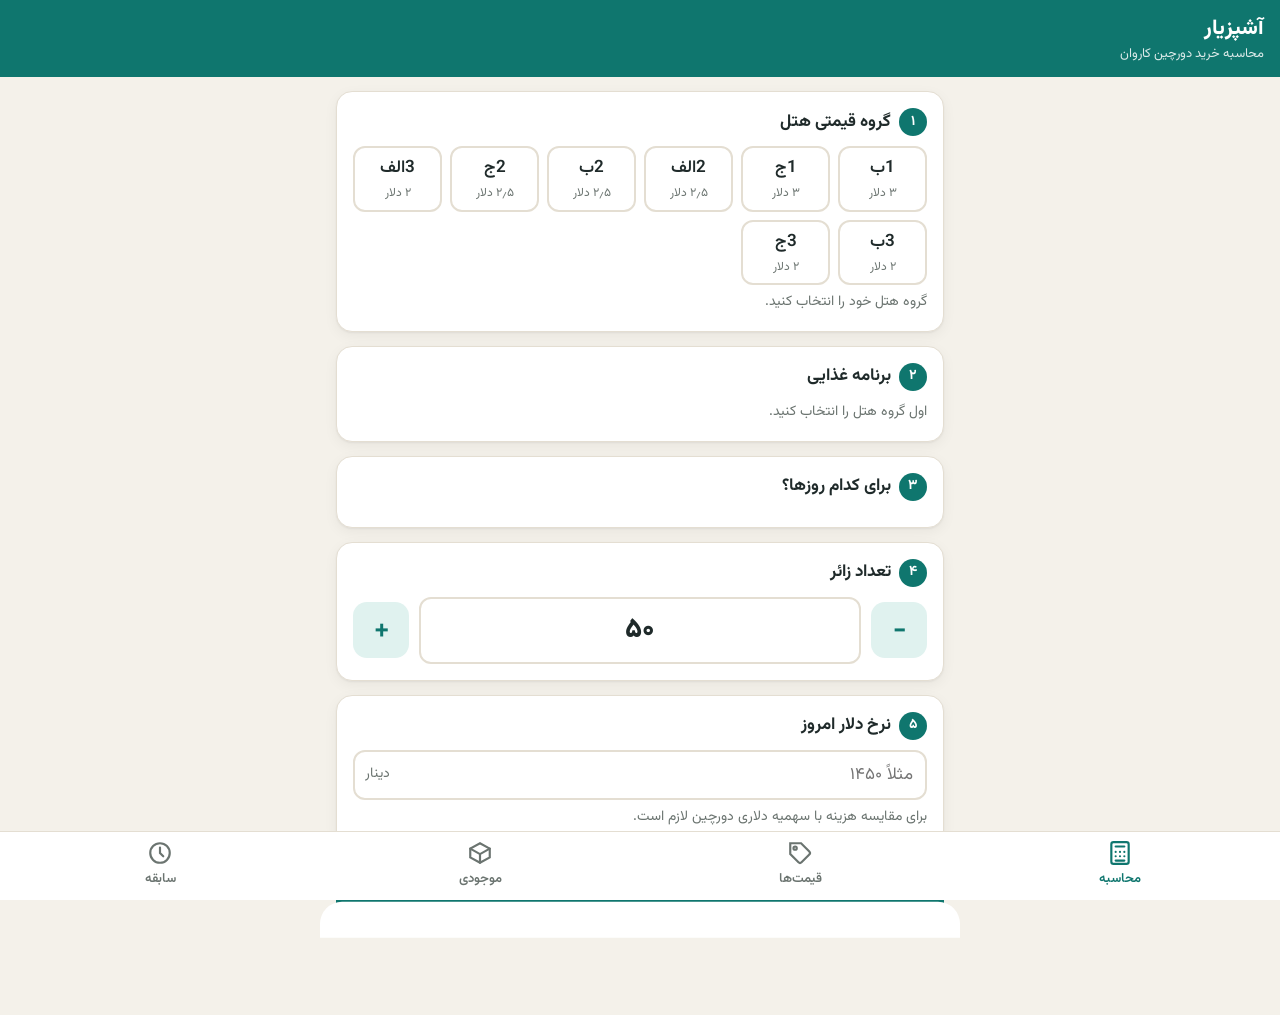
==== index.html @ fd128b61 "نسخه اول آشپزیار" ====
<!doctype html>
<html lang="fa" dir="rtl">
<head>
  <meta charset="utf-8">
  <meta name="viewport" content="width=device-width, initial-scale=1, viewport-fit=cover">
  <title>آشپزیار</title>
  <meta name="description" content="محاسبه خرید دورچین کاروان‌های عتبات عالیات">
  <meta name="theme-color" content="#0f766e">
  <link rel="manifest" href="manifest.webmanifest">
  <link rel="icon" href="icons/icon-192.png">
  <link rel="apple-touch-icon" href="icons/icon-192.png">
  <meta name="apple-mobile-web-app-capable" content="yes">
  <meta name="apple-mobile-web-app-title" content="آشپزیار">
  <link rel="preconnect" href="https://fonts.googleapis.com">
  <link rel="preconnect" href="https://fonts.gstatic.com" crossorigin>
  <link href="https://fonts.googleapis.com/css2?family=Vazirmatn:wght@400;600;700;800&display=swap" rel="stylesheet">
  <link rel="stylesheet" href="css/style.css">
</head>
<body>
  <header class="topbar" id="topbar">
    <button class="back" id="backBtn" aria-label="بازگشت">→</button>
    <div>
      <h1 id="title">آشپزیار</h1>
      <div class="sub" id="subtitle">محاسبه خرید دورچین کاروان</div>
    </div>
  </header>

  <main>
    <div class="install" id="installBar">
      <span id="installText">برنامه را روی گوشی نصب کنید تا بدون اینترنت هم کار کند.</span>
      <button class="btn small" id="installBtn">نصب</button>
    </div>

    <!-- CALC -->
    <section class="screen on" id="scr-calc">
      <div class="card">
        <h2><span class="step">۱</span> گروه قیمتی هتل</h2>
        <div class="chips" id="groupChips"></div>
        <p class="hint" id="groupHint"></p>
      </div>

      <div class="card">
        <h2><span class="step">۲</span> برنامه غذایی</h2>
        <div id="planList"></div>
        <button class="link" id="viewMenuBtn">👁 دیدن منوی کامل این برنامه</button>
      </div>

      <div class="card">
        <h2><span class="step">۳</span> برای کدام روزها؟</h2>
        <div class="chips" id="dayChips"></div>
        <button class="link" id="allDaysBtn">انتخاب همه روزها</button>
      </div>

      <div class="card">
        <h2><span class="step">۴</span> تعداد زائر</h2>
        <div class="stepper">
          <button id="pMinus" aria-label="کم کردن">−</button>
          <input id="pilgrims" inputmode="numeric" value="۵۰">
          <button id="pPlus" aria-label="اضافه کردن">+</button>
        </div>
      </div>

      <div class="card">
        <h2><span class="step">۵</span> نرخ دلار امروز</h2>
        <label class="suffix"><input id="rate" inputmode="decimal" placeholder="مثلاً ۱۴۵۰"><em>دینار</em></label>
        <p class="hint">برای مقایسه هزینه با سهمیه دلاری دورچین لازم است.</p>
      </div>

      <button class="btn" id="calcBtn">🧮 محاسبه کن</button>
    </section>

    <!-- RESULT -->
    <section class="screen" id="scr-result"></section>

    <!-- MENU VIEW -->
    <section class="screen" id="scr-menu"></section>

    <!-- PRICES -->
    <section class="screen" id="scr-prices">
      <div class="banner info">قیمت را همان‌طور که <b>عمده</b> می‌خرید وارد کنید؛ مثلاً «یک باکس ۳۰ عددی نوشابه». قیمت هر عدد را برنامه خودش حساب می‌کند.</div>
      <div class="toggle" id="priceScope">
        <button data-s="plan" class="on">اقلام برنامه من</button>
        <button data-s="all">همه اقلام</button>
      </div>
      <input class="search" id="priceSearch" placeholder="🔍 جستجوی قلم…">
      <div id="priceList"></div>
    </section>

    <!-- STOCK -->
    <section class="screen" id="scr-stock">
      <div class="banner info">اگر از خرید قبلی چیزی مانده، مقدارش را اینجا بنویسید تا از خرید بعدی کم شود.</div>
      <input class="search" id="stockSearch" placeholder="🔍 جستجوی قلم…">
      <div id="stockList"></div>
      <button class="btn danger" id="clearStock" style="margin-top:12px">صفر کردن همه موجودی‌ها</button>
    </section>

    <!-- HISTORY -->
    <section class="screen" id="scr-history">
      <div id="historyList"></div>
      <div class="card no-print" style="margin-top:16px">
        <h2>پشتیبان‌گیری</h2>
        <p class="hint" style="margin-bottom:10px">همه اطلاعات (قیمت‌ها، موجودی و سابقه) فقط روی همین گوشی است. برای انتقال به گوشی دیگر یا جلوگیری از پاک شدن، فایل پشتیبان بگیرید.</p>
        <div class="btn-row">
          <button class="btn ghost" id="backupBtn">📤 گرفتن فایل پشتیبان</button>
          <button class="btn ghost" id="restoreBtn">📥 بازگردانی</button>
        </div>
        <input type="file" id="restoreFile" accept="application/json,.json" hidden>
      </div>
    </section>
  </main>

  <nav class="tabs" id="tabs">
    <button data-tab="calc" class="on">
      <svg viewBox="0 0 24 24" fill="none" stroke="currentColor" stroke-width="2" stroke-linecap="round"><rect x="4" y="2" width="16" height="20" rx="2"/><path d="M8 6h8M8 11h.01M12 11h.01M16 11h.01M8 15h.01M12 15h.01M16 15h.01M8 19h8"/></svg>
      محاسبه
    </button>
    <button data-tab="prices">
      <svg viewBox="0 0 24 24" fill="none" stroke="currentColor" stroke-width="2" stroke-linecap="round"><path d="M20.6 13.4 13.4 20.6a2 2 0 0 1-2.8 0L3 13V3h10l7.6 7.6a2 2 0 0 1 0 2.8z"/><circle cx="7.5" cy="7.5" r="1.5"/></svg>
      قیمت‌ها
    </button>
    <button data-tab="stock">
      <svg viewBox="0 0 24 24" fill="none" stroke="currentColor" stroke-width="2" stroke-linecap="round"><path d="M21 8 12 3 3 8v8l9 5 9-5z"/><path d="M3 8l9 5 9-5M12 13v8"/></svg>
      موجودی
    </button>
    <button data-tab="history">
      <svg viewBox="0 0 24 24" fill="none" stroke="currentColor" stroke-width="2" stroke-linecap="round"><circle cx="12" cy="12" r="9"/><path d="M12 7v5l3 3"/></svg>
      سابقه
    </button>
  </nav>

  <div class="sheet-bg" id="sheetBg"></div>
  <div class="sheet" id="sheet"></div>
  <div class="toast" id="toast"></div>

  <script src="data/menus.js"></script>
  <script src="js/core.js"></script>
  <script src="js/app.js"></script>
</body>
</html>
---- css/style.css ----
:root {
  --bg: #f4f1ea;
  --card: #ffffff;
  --ink: #1f2a2a;
  --muted: #6b7470;
  --line: #e4ded2;
  --brand: #0f766e;
  --brand-ink: #ffffff;
  --brand-soft: #e0f2ef;
  --accent: #b45309;
  --accent-soft: #fdf1e1;
  --ok: #15803d;
  --ok-soft: #e6f6ea;
  --bad: #b91c1c;
  --bad-soft: #fde8e8;
  --shadow: 0 1px 2px rgba(0,0,0,.05), 0 4px 14px rgba(0,0,0,.05);
  --radius: 16px;
  color-scheme: light;
}
@media (prefers-color-scheme: dark) {
  :root {
    --bg: #141a19; --card: #1d2524; --ink: #e8efec; --muted: #9aa7a2; --line: #2d3836;
    --brand: #2dd4bf; --brand-ink: #062a26; --brand-soft: #16312e;
    --accent: #f59e0b; --accent-soft: #33280f;
    --ok: #4ade80; --ok-soft: #14301d; --bad: #f87171; --bad-soft: #3a1717;
    --shadow: none;
    color-scheme: dark;
  }
}

* { box-sizing: border-box; -webkit-tap-highlight-color: transparent; }
html, body { margin: 0; }
body {
  background: var(--bg);
  color: var(--ink);
  font-family: 'Vazirmatn', Tahoma, sans-serif;
  font-size: 17px;
  line-height: 1.7;
  direction: rtl;
  padding-bottom: calc(84px + env(safe-area-inset-bottom));
}
button, input, select, textarea { font: inherit; color: inherit; }
h1, h2, h3 { margin: 0; line-height: 1.4; }

.topbar {
  position: sticky; top: 0; z-index: 10;
  background: var(--brand); color: var(--brand-ink);
  padding: 14px 16px calc(12px);
  padding-top: calc(14px + env(safe-area-inset-top));
  display: flex; align-items: center; gap: 10px;
}
.topbar h1 { font-size: 21px; font-weight: 800; }
.topbar .sub { font-size: 13px; opacity: .85; }
.topbar .back {
  background: rgba(255,255,255,.18); border: 0; color: inherit; border-radius: 12px;
  width: 44px; height: 44px; font-size: 22px; cursor: pointer; display: none;
}
.topbar.has-back .back { display: inline-grid; place-items: center; }

main { max-width: 640px; margin: 0 auto; padding: 14px 16px; }
.screen { display: none; }
.screen.on { display: block; }

.card {
  background: var(--card); border-radius: var(--radius); box-shadow: var(--shadow);
  border: 1px solid var(--line); padding: 16px; margin-bottom: 14px;
}
.card h2 { font-size: 17px; font-weight: 700; margin-bottom: 10px; display: flex; align-items: center; gap: 8px; }
.step {
  display: inline-grid; place-items: center; width: 28px; height: 28px; border-radius: 50%;
  background: var(--brand); color: var(--brand-ink); font-size: 14px; flex: none;
}
.hint { color: var(--muted); font-size: 14px; margin: 6px 0 0; }

.chips { display: grid; grid-template-columns: repeat(auto-fill, minmax(88px, 1fr)); gap: 8px; }
.chip {
  min-height: 50px; border-radius: 12px; border: 2px solid var(--line); background: var(--card);
  font-weight: 600; cursor: pointer; padding: 6px 8px;
}
.chip.on { border-color: var(--brand); background: var(--brand-soft); color: var(--brand); }
.chip small { display: block; font-weight: 400; font-size: 12px; color: var(--muted); }

.opt {
  display: flex; align-items: center; gap: 12px; width: 100%; text-align: right;
  padding: 12px 14px; border-radius: 12px; border: 2px solid var(--line); background: var(--card);
  margin-bottom: 8px; cursor: pointer; min-height: 56px;
}
.opt .dot { width: 22px; height: 22px; border-radius: 50%; border: 2px solid var(--muted); flex: none; }
.opt.on { border-color: var(--brand); background: var(--brand-soft); }
.opt.on .dot { border-color: var(--brand); background: radial-gradient(var(--brand) 45%, transparent 50%); }

.stepper { display: flex; align-items: center; gap: 10px; }
.stepper button {
  width: 56px; height: 56px; border-radius: 14px; border: 0; background: var(--brand-soft);
  color: var(--brand); font-size: 28px; font-weight: 700; cursor: pointer; flex: none;
}
.stepper input { flex: 1; min-width: 0; text-align: center; font-size: 28px; font-weight: 800; }

.field { display: block; margin-bottom: 12px; }
.field > span { display: block; font-size: 14px; color: var(--muted); margin-bottom: 4px; }
input[type=text], input[type=number], input[type=password], input:not([type]), select, textarea {
  width: 100%; min-height: 50px; border-radius: 12px; border: 2px solid var(--line);
  background: var(--card); padding: 8px 12px; outline: none;
}
input:focus, select:focus, textarea:focus { border-color: var(--brand); }
.suffix { position: relative; }
.suffix input { padding-left: 64px; }
.suffix em { position: absolute; left: 12px; top: 50%; transform: translateY(-50%); font-style: normal; color: var(--muted); font-size: 14px; }

.btn {
  display: flex; align-items: center; justify-content: center; gap: 8px; width: 100%;
  min-height: 56px; border-radius: 14px; border: 0; cursor: pointer;
  background: var(--brand); color: var(--brand-ink); font-size: 18px; font-weight: 700; padding: 10px 16px;
}
.btn.ghost { background: var(--brand-soft); color: var(--brand); }
.btn.warn { background: var(--accent-soft); color: var(--accent); }
.btn.danger { background: var(--bad-soft); color: var(--bad); }
.btn.small { min-height: 44px; font-size: 15px; width: auto; }
.btn-row { display: grid; grid-template-columns: 1fr 1fr; gap: 10px; margin-top: 10px; }
.link { background: none; border: 0; color: var(--brand); font-weight: 600; cursor: pointer; padding: 8px 0; font-size: 15px; }

/* results */
.summary { display: grid; grid-template-columns: 1fr 1fr; gap: 10px; margin-bottom: 14px; }
.stat { background: var(--card); border: 1px solid var(--line); border-radius: 14px; padding: 12px; box-shadow: var(--shadow); }
.stat .k { font-size: 13px; color: var(--muted); }
.stat .v { font-size: 19px; font-weight: 800; }
.stat.wide { grid-column: 1 / -1; }
.stat.ok { background: var(--ok-soft); border-color: transparent; color: var(--ok); }
.stat.bad { background: var(--bad-soft); border-color: transparent; color: var(--bad); }
.stat.ok .k, .stat.bad .k { color: inherit; opacity: .85; }

.banner { border-radius: 14px; padding: 12px 14px; margin-bottom: 14px; font-size: 15px; }
.banner.warn { background: var(--accent-soft); color: var(--accent); }
.banner.info { background: var(--brand-soft); color: var(--brand); }

.cat-title { font-size: 14px; font-weight: 700; color: var(--muted); margin: 18px 4px 8px; }
.row {
  background: var(--card); border: 1px solid var(--line); border-radius: 14px; padding: 12px 14px; margin-bottom: 8px;
}
.row .top { display: flex; justify-content: space-between; gap: 10px; align-items: baseline; }
.row .name { font-weight: 700; }
.row .cost { font-weight: 700; white-space: nowrap; }
.row .meta { font-size: 14px; color: var(--muted); display: flex; flex-wrap: wrap; gap: 4px 14px; margin-top: 2px; }
.row .buy { color: var(--brand); font-weight: 700; }
.row.nop .cost { color: var(--accent); font-size: 14px; }
.row.tap { cursor: pointer; }
.row .inline { display: flex; align-items: center; gap: 8px; margin-top: 8px; }
.row .inline input { min-height: 46px; }

.stockrow { display: flex; align-items: center; gap: 10px; }
.stockrow .name { flex: 1; }
.stockrow .suffix { width: 140px; flex: none; }
.stockrow input { min-height: 46px; }

.search { margin-bottom: 12px; }
.toggle { display: flex; background: var(--card); border: 2px solid var(--line); border-radius: 14px; padding: 4px; margin-bottom: 12px; }
.toggle button { flex: 1; border: 0; background: none; min-height: 42px; border-radius: 10px; cursor: pointer; font-weight: 600; color: var(--muted); }
.toggle button.on { background: var(--brand); color: var(--brand-ink); }

/* menu view */
.day { margin-bottom: 12px; }
.day h3 { font-size: 16px; margin-bottom: 6px; color: var(--brand); }
.meal { border-top: 1px dashed var(--line); padding: 8px 0; }
.meal:first-of-type { border-top: 0; }
.meal b { display: block; }
.meal .items { color: var(--muted); font-size: 14px; }
.recipe .ing { font-size: 15px; margin: 6px 0; padding: 0; list-style: none; }
.recipe .ing li { display: flex; justify-content: space-between; border-bottom: 1px dashed var(--line); padding: 4px 0; }
.recipe p { font-size: 14px; color: var(--muted); margin: 8px 0 0; }

/* history */
.month { background: var(--brand); color: var(--brand-ink); border-radius: 14px; padding: 12px 14px; margin: 16px 0 8px; }
.month .v { font-size: 20px; font-weight: 800; }
.empty { text-align: center; color: var(--muted); padding: 40px 10px; }
.empty .big { font-size: 48px; }

/* bottom nav */
nav.tabs {
  position: fixed; bottom: 0; left: 0; right: 0; z-index: 20;
  background: var(--card); border-top: 1px solid var(--line);
  display: grid; grid-template-columns: repeat(4, 1fr);
  padding-bottom: env(safe-area-inset-bottom);
}
nav.tabs button {
  border: 0; background: none; padding: 8px 2px 10px; cursor: pointer; color: var(--muted);
  display: flex; flex-direction: column; align-items: center; gap: 2px; font-size: 13px; font-weight: 600; min-height: 64px;
}
nav.tabs button svg { width: 26px; height: 26px; }
nav.tabs button.on { color: var(--brand); }

/* sheet */
.sheet-bg { position: fixed; inset: 0; background: rgba(0,0,0,.4); z-index: 40; display: none; }
.sheet-bg.on { display: block; }
.sheet {
  position: fixed; left: 0; right: 0; bottom: 0; z-index: 50; background: var(--card);
  border-radius: 22px 22px 0 0; padding: 18px 16px calc(18px + env(safe-area-inset-bottom));
  max-width: 640px; margin: 0 auto; max-height: 90vh; overflow: auto;
  transform: translateY(105%); transition: transform .2s ease;
}
.sheet.on { transform: none; }
.sheet h3 { font-size: 18px; margin-bottom: 12px; }
.sheet .calc { background: var(--brand-soft); color: var(--brand); border-radius: 12px; padding: 12px; font-weight: 700; margin-bottom: 12px; text-align: center; }

.toast {
  position: fixed; bottom: calc(90px + env(safe-area-inset-bottom)); left: 16px; right: 16px; z-index: 60;
  background: var(--ink); color: var(--bg); border-radius: 12px; padding: 12px 16px; text-align: center;
  opacity: 0; pointer-events: none; transition: opacity .2s; max-width: 480px; margin: 0 auto;
}
.toast.on { opacity: 1; }

.install {
  display: none; align-items: center; gap: 10px; background: var(--accent-soft); color: var(--accent);
  border-radius: 14px; padding: 10px 14px; margin-bottom: 14px; font-size: 15px;
}
.install.on { display: flex; }
.install span { flex: 1; }

.check { display: flex; gap: 10px; align-items: flex-start; margin: 10px 0; font-size: 15px; }
.check input { width: 22px; height: 22px; margin-top: 3px; flex: none; }

@media print {
  nav.tabs, .topbar, .no-print { display: none !important; }
  body { padding: 0; background: #fff; color: #000; }
  .card, .row, .stat { box-shadow: none; }
}
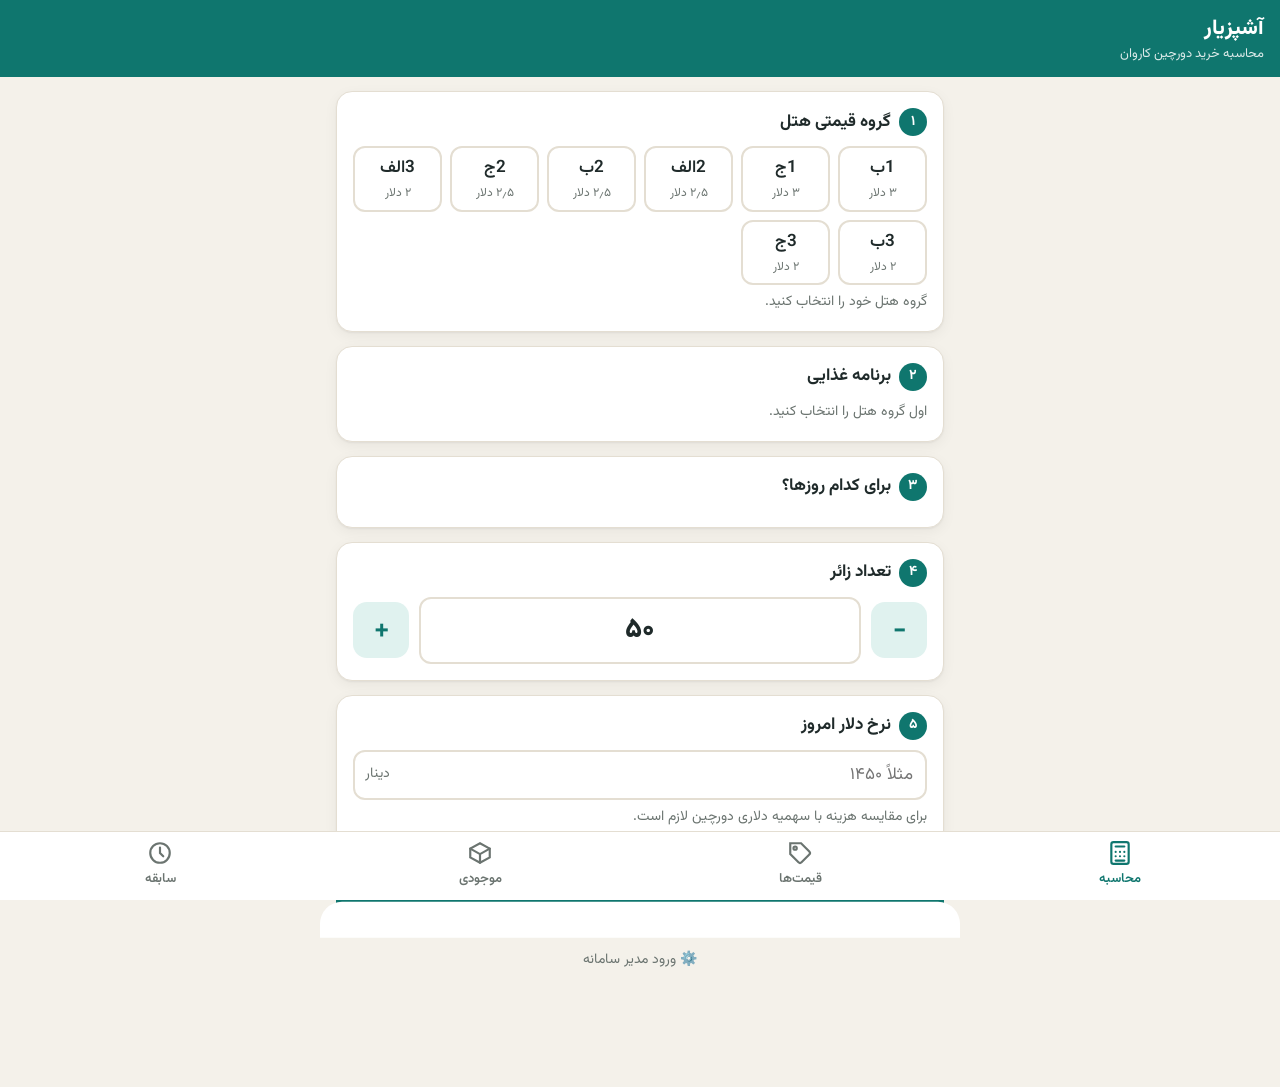
==== commit 2b83921f: "لینک ورود مدیر در صفحه اصلی و لینک بازگشت در پنل ادمین Co-Authored-By: Claude Opus 5.5 <noreply@anth" ====
--- a/index.html
+++ b/index.html
@@ -11,9 +11,7 @@
   <link rel="apple-touch-icon" href="icons/icon-192.png">
   <meta name="apple-mobile-web-app-capable" content="yes">
   <meta name="apple-mobile-web-app-title" content="آشپزیار">
-  <link rel="preconnect" href="https://fonts.googleapis.com">
-  <link rel="preconnect" href="https://fonts.gstatic.com" crossorigin>
-  <link href="https://fonts.googleapis.com/css2?family=Vazirmatn:wght@400;600;700;800&display=swap" rel="stylesheet">
+  <link rel="preload" href="fonts/Vazirmatn.woff2" as="font" type="font/woff2" crossorigin>
   <link rel="stylesheet" href="css/style.css">
 </head>
 <body>
@@ -67,6 +65,7 @@
       </div>
 
       <button class="btn" id="calcBtn">🧮 محاسبه کن</button>
+      <a class="admin-link no-print" href="admin.html">⚙️ ورود مدیر سامانه</a>
     </section>
 
     <!-- RESULT -->
--- a/css/style.css
+++ b/css/style.css
@@ -1,3 +1,10 @@
+@font-face {
+  font-family: 'Vazirmatn';
+  src: url('../fonts/Vazirmatn.woff2') format('woff2');
+  font-weight: 100 900;
+  font-display: swap;
+}
+
 :root {
   --bg: #f4f1ea;
   --card: #ffffff;
@@ -119,6 +126,8 @@
 .btn-row { display: grid; grid-template-columns: 1fr 1fr; gap: 10px; margin-top: 10px; }
 .link { background: none; border: 0; color: var(--brand); font-weight: 600; cursor: pointer; padding: 8px 0; font-size: 15px; }
 
+.admin-link { display: block; text-align: center; margin: 22px auto 6px; padding: 10px; color: var(--muted); font-size: 14px; text-decoration: none; }
+
 /* results */
 .summary { display: grid; grid-template-columns: 1fr 1fr; gap: 10px; margin-bottom: 14px; }
 .stat { background: var(--card); border: 1px solid var(--line); border-radius: 14px; padding: 12px; box-shadow: var(--shadow); }
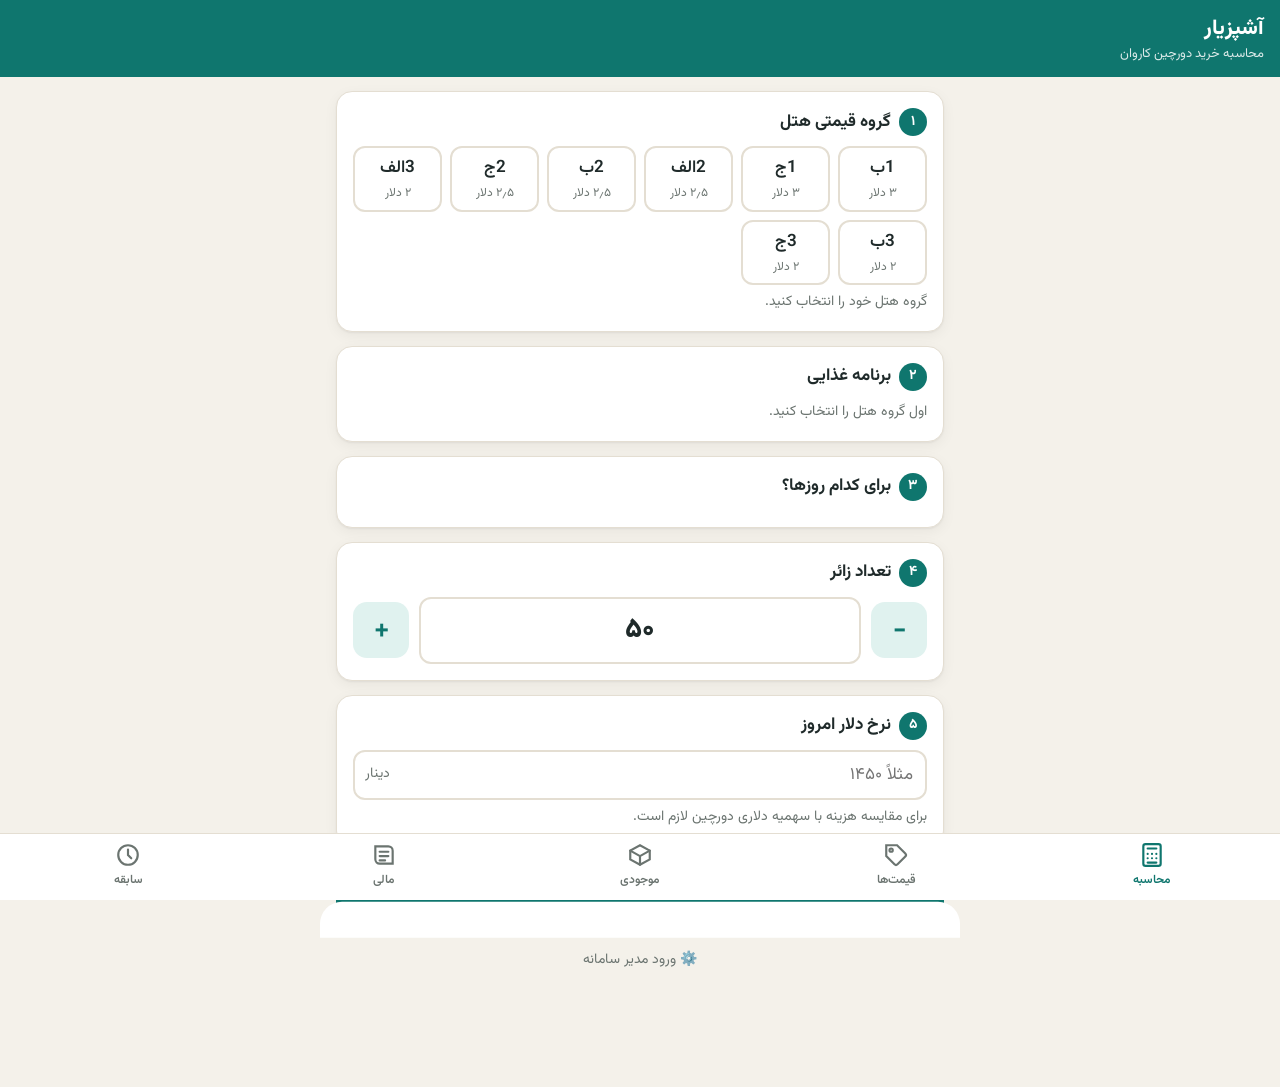
==== commit b4a2a827: "ویژند (برند) برای قیمت اقلام و دفتر مالی: فاکتور، پرداخت، دریافت، طلب، طرف حساب‌ها، کاروان‌ها و گزار" ====
--- a/index.html
+++ b/index.html
@@ -81,6 +81,7 @@
         <button data-s="plan" class="on">اقلام برنامه من</button>
         <button data-s="all">همه اقلام</button>
       </div>
+      <button class="btn ghost" id="printPrices" style="display:none;margin-bottom:12px">🖨 چاپ فهرست همه اقلام و قیمت‌ها</button>
       <input class="search" id="priceSearch" placeholder="🔍 جستجوی قلم…">
       <div id="priceList"></div>
     </section>
@@ -92,6 +93,9 @@
       <div id="stockList"></div>
       <button class="btn danger" id="clearStock" style="margin-top:12px">صفر کردن همه موجودی‌ها</button>
     </section>
+
+    <!-- LEDGER -->
+    <section class="screen" id="scr-ledger"></section>
 
     <!-- HISTORY -->
     <section class="screen" id="scr-history">
@@ -121,12 +125,17 @@
       <svg viewBox="0 0 24 24" fill="none" stroke="currentColor" stroke-width="2" stroke-linecap="round"><path d="M21 8 12 3 3 8v8l9 5 9-5z"/><path d="M3 8l9 5 9-5M12 13v8"/></svg>
       موجودی
     </button>
+    <button data-tab="ledger">
+      <svg viewBox="0 0 24 24" fill="none" stroke="currentColor" stroke-width="2" stroke-linecap="round"><path d="M4 4h12a4 4 0 0 1 4 4v12H8a4 4 0 0 1-4-4z"/><path d="M8 9h8M8 13h8M8 17h5"/></svg>
+      مالی
+    </button>
     <button data-tab="history">
       <svg viewBox="0 0 24 24" fill="none" stroke="currentColor" stroke-width="2" stroke-linecap="round"><circle cx="12" cy="12" r="9"/><path d="M12 7v5l3 3"/></svg>
       سابقه
     </button>
   </nav>
 
+  <div id="printArea"></div>
   <div class="sheet-bg" id="sheetBg"></div>
   <div class="sheet" id="sheet"></div>
   <div class="toast" id="toast"></div>
@@ -134,5 +143,6 @@
   <script src="data/menus.js"></script>
   <script src="js/core.js"></script>
   <script src="js/app.js"></script>
+  <script src="js/ledger.js"></script>
 </body>
 </html>
--- a/css/style.css
+++ b/css/style.css
@@ -161,6 +161,31 @@
 .stockrow .suffix { width: 140px; flex: none; }
 .stockrow input { min-height: 46px; }
 
+.brand-en { font-size: 78%; font-weight: 400; opacity: .8; }
+.mini { border: 0; background: var(--brand-soft); color: var(--brand); border-radius: 10px; min-height: 40px; padding: 0 12px; cursor: pointer; font-weight: 600; font-family: inherit; }
+.mini.red { background: var(--bad-soft); color: var(--bad); }
+
+/* ledger */
+.grid2 { display: grid; grid-template-columns: 1fr 1fr; gap: 0 10px; }
+.grid2btn { display: grid; grid-template-columns: 1fr 1fr; gap: 8px; }
+.grid2btn .btn { font-size: 16px; min-height: 52px; }
+.flabel { display: block; font-size: 14px; color: var(--muted); margin-bottom: 4px; }
+.datepick { display: grid; grid-template-columns: 1fr 1.6fr 1.2fr; gap: 6px; }
+.datepick select { min-height: 48px; padding: 4px 8px; }
+.line { border: 1px solid var(--line); border-radius: 12px; padding: 8px; margin-bottom: 8px; display: grid; gap: 6px; }
+.line input, .line select { min-height: 44px; padding: 4px 10px; }
+.line-top { display: flex; gap: 6px; }
+.line-top input { flex: 1; font-weight: 700; }
+.line-grid { display: grid; grid-template-columns: 1fr 1fr 1.3fr; gap: 6px; }
+.line-head { font-size: 12px; color: var(--muted); margin-bottom: -4px; }
+.line-sum { font-size: 13px; color: var(--brand); font-weight: 700; }
+.x { border: 0; background: var(--bad-soft); color: var(--bad); border-radius: 10px; min-width: 44px; cursor: pointer; font-size: 18px; }
+.kv { display: flex; justify-content: space-between; gap: 10px; padding: 7px 0; border-bottom: 1px dashed var(--line); }
+.kv:last-child { border-bottom: 0; }
+.kv b { text-align: left; white-space: nowrap; }
+.pos { color: var(--ok); font-weight: 700; }
+.neg { color: var(--bad); font-weight: 700; }
+
 .search { margin-bottom: 12px; }
 .toggle { display: flex; background: var(--card); border: 2px solid var(--line); border-radius: 14px; padding: 4px; margin-bottom: 12px; }
 .toggle button { flex: 1; border: 0; background: none; min-height: 42px; border-radius: 10px; cursor: pointer; font-weight: 600; color: var(--muted); }
@@ -187,12 +212,12 @@
 nav.tabs {
   position: fixed; bottom: 0; left: 0; right: 0; z-index: 20;
   background: var(--card); border-top: 1px solid var(--line);
-  display: grid; grid-template-columns: repeat(4, 1fr);
+  display: grid; grid-template-columns: repeat(5, 1fr);
   padding-bottom: env(safe-area-inset-bottom);
 }
 nav.tabs button {
   border: 0; background: none; padding: 8px 2px 10px; cursor: pointer; color: var(--muted);
-  display: flex; flex-direction: column; align-items: center; gap: 2px; font-size: 13px; font-weight: 600; min-height: 64px;
+  display: flex; flex-direction: column; align-items: center; gap: 2px; font-size: 12px; font-weight: 600; min-height: 64px;
 }
 nav.tabs button svg { width: 26px; height: 26px; }
 nav.tabs button.on { color: var(--brand); }
@@ -227,7 +252,28 @@
 .check { display: flex; gap: 10px; align-items: flex-start; margin: 10px 0; font-size: 15px; }
 .check input { width: 22px; height: 22px; margin-top: 3px; flex: none; }
 
+#printArea { display: none; }
+
 @media print {
+  @page { size: A4 portrait; margin: 12mm 10mm; }
+  body.printing > *:not(#printArea) { display: none !important; }
+  body.printing #printArea { display: block; }
+  #printArea { font-size: 10.5pt; line-height: 1.35; color: #000; }
+  #printArea h1 { font-size: 15pt; margin: 0 0 2mm; text-align: center; }
+  #printArea .pmeta { text-align: center; margin: 0 0 4mm; font-size: 9.5pt; }
+  #printArea table { width: 100%; border-collapse: collapse; table-layout: fixed; }
+  #printArea thead { display: table-header-group; }
+  #printArea tr { break-inside: avoid; page-break-inside: avoid; }
+  #printArea th, #printArea td { border: 0.6pt solid #555; padding: 1.3mm 1.6mm; text-align: right; vertical-align: middle; overflow-wrap: break-word; }
+  #printArea th { background: #e6e6e6 !important; font-weight: 700; -webkit-print-color-adjust: exact; print-color-adjust: exact; }
+  #printArea tbody { break-inside: avoid; page-break-inside: avoid; }
+  #printArea tbody.alt td { background: #f5f5f5 !important; -webkit-print-color-adjust: exact; print-color-adjust: exact; }
+  #printArea h2 { font-size: 12pt; margin: 6mm 0 2mm; }
+  #printArea .brand-en { font-size: 75%; font-weight: 400; }
+  #printArea th, #printArea td.c { text-align: center; white-space: nowrap; }
+  #printArea td.n { text-align: center; white-space: nowrap; }
+  #printArea small { font-size: 8pt; }
+
   nav.tabs, .topbar, .no-print { display: none !important; }
   body { padding: 0; background: #fff; color: #000; }
   .card, .row, .stat { box-shadow: none; }
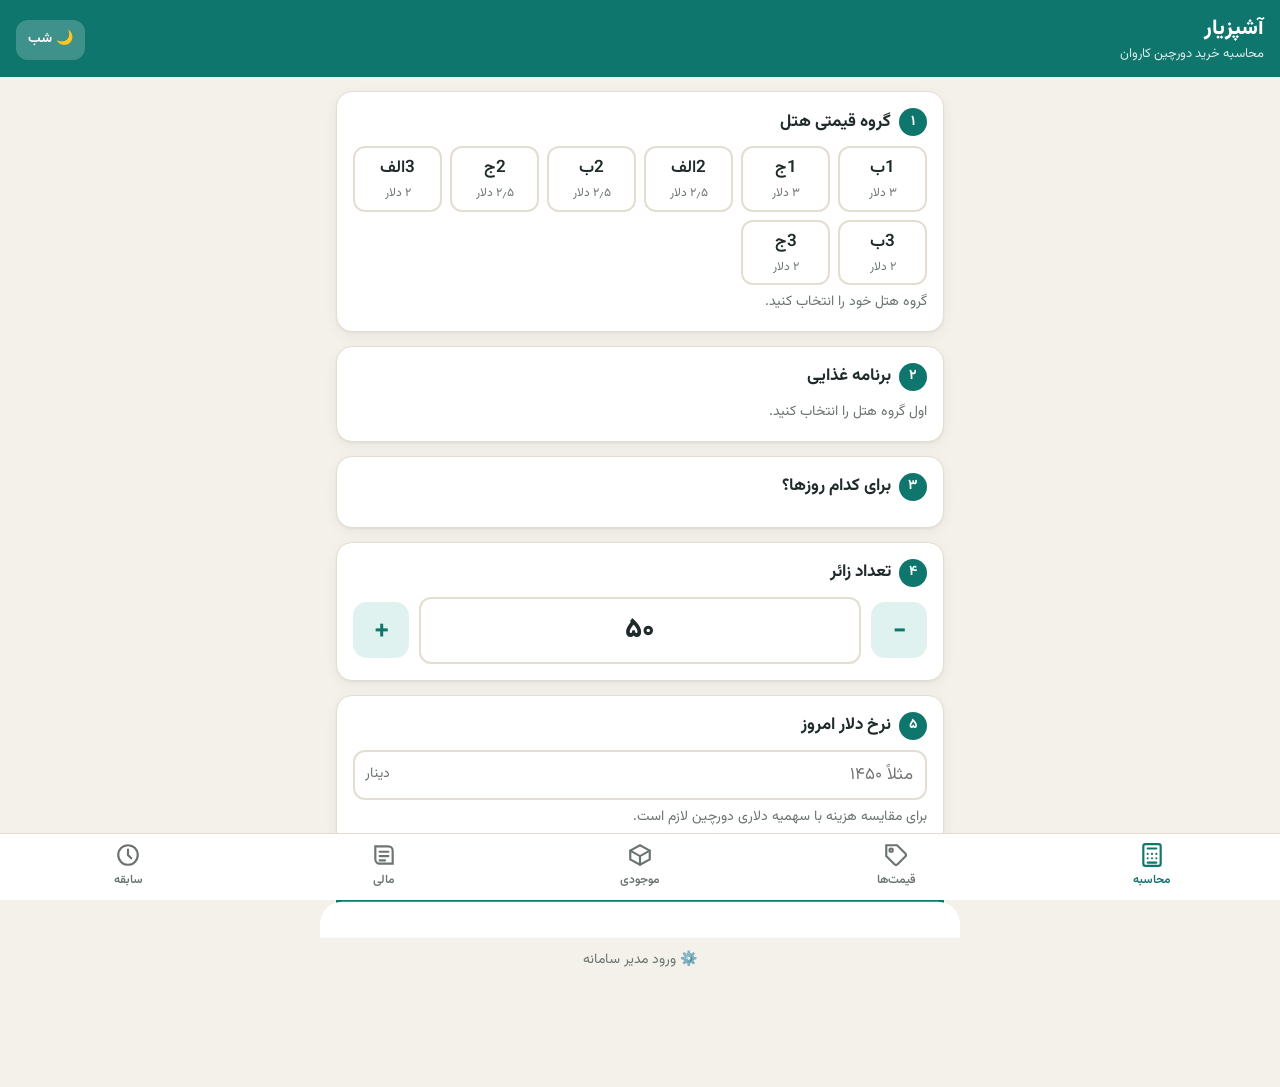
==== commit 1c8dfb5d: "انتخاب تم روز و شب با پیش‌فرض روز Co-Authored-By: Claude Opus 5.5 <noreply@anthropic.com>" ====
--- a/index.html
+++ b/index.html
@@ -6,6 +6,7 @@
   <title>آشپزیار</title>
   <meta name="description" content="محاسبه خرید دورچین کاروان‌های عتبات عالیات">
   <meta name="theme-color" content="#0f766e">
+  <script>try { if (JSON.parse(localStorage.getItem('ash.theme')) === 'dark') document.documentElement.dataset.theme = 'dark'; } catch (e) {}</script>
   <link rel="manifest" href="manifest.webmanifest">
   <link rel="icon" href="icons/icon-192.png">
   <link rel="apple-touch-icon" href="icons/icon-192.png">
@@ -21,6 +22,7 @@
       <h1 id="title">آشپزیار</h1>
       <div class="sub" id="subtitle">محاسبه خرید دورچین کاروان</div>
     </div>
+    <button class="theme-btn" id="themeBtn" type="button"></button>
   </header>
 
   <main>
@@ -76,7 +78,7 @@
 
     <!-- PRICES -->
     <section class="screen" id="scr-prices">
-      <div class="banner info">قیمت را همان‌طور که <b>عمده</b> می‌خرید وارد کنید؛ مثلاً «یک باکس ۳۰ عددی نوشابه». قیمت هر عدد را برنامه خودش حساب می‌کند.</div>
+      <div class="banner info">قیمت‌هایی که علامت <b>✔ قیمت مصوب دفتر نمایندگی</b> دارند را دفتر نمایندگی ثبت کرده است. اگر خودتان قیمت دیگری خریدید، روی کالا بزنید و «ثبت قیمت خودم» را بزنید؛ قیمت را همان‌طور که <b>عمده</b> می‌خرید وارد کنید (مثلاً باکس ۳۰ عددی).</div>
       <div class="toggle" id="priceScope">
         <button data-s="plan" class="on">اقلام برنامه من</button>
         <button data-s="all">همه اقلام</button>
--- a/css/style.css
+++ b/css/style.css
@@ -24,15 +24,13 @@
   --radius: 16px;
   color-scheme: light;
 }
-@media (prefers-color-scheme: dark) {
-  :root {
-    --bg: #141a19; --card: #1d2524; --ink: #e8efec; --muted: #9aa7a2; --line: #2d3836;
-    --brand: #2dd4bf; --brand-ink: #062a26; --brand-soft: #16312e;
-    --accent: #f59e0b; --accent-soft: #33280f;
-    --ok: #4ade80; --ok-soft: #14301d; --bad: #f87171; --bad-soft: #3a1717;
-    --shadow: none;
-    color-scheme: dark;
-  }
+:root[data-theme="dark"] {
+  --bg: #141a19; --card: #1d2524; --ink: #e8efec; --muted: #9aa7a2; --line: #2d3836;
+  --brand: #2dd4bf; --brand-ink: #062a26; --brand-soft: #16312e;
+  --accent: #f59e0b; --accent-soft: #33280f;
+  --ok: #4ade80; --ok-soft: #14301d; --bad: #f87171; --bad-soft: #3a1717;
+  --shadow: none;
+  color-scheme: dark;
 }
 
 * { box-sizing: border-box; -webkit-tap-highlight-color: transparent; }
@@ -55,6 +53,10 @@
   padding: 14px 16px calc(12px);
   padding-top: calc(14px + env(safe-area-inset-top));
   display: flex; align-items: center; gap: 10px;
+}
+.theme-btn {
+  margin-right: auto; flex: none; border: 0; border-radius: 12px; min-height: 40px; padding: 0 12px;
+  background: rgba(255,255,255,.2); color: inherit; font: inherit; font-size: 14px; font-weight: 600; cursor: pointer;
 }
 .topbar h1 { font-size: 21px; font-weight: 800; }
 .topbar .sub { font-size: 13px; opacity: .85; }
@@ -186,6 +188,10 @@
 .pos { color: var(--ok); font-weight: 700; }
 .neg { color: var(--bad); font-weight: 700; }
 
+.badge { display: inline-block; font-size: 11px; padding: 1px 8px; border-radius: 999px; font-weight: 600; white-space: nowrap; vertical-align: middle; }
+.badge.off { background: var(--ok-soft); color: var(--ok); }
+.badge.own { background: var(--accent-soft); color: var(--accent); }
+
 .search { margin-bottom: 12px; }
 .toggle { display: flex; background: var(--card); border: 2px solid var(--line); border-radius: 14px; padding: 4px; margin-bottom: 12px; }
 .toggle button { flex: 1; border: 0; background: none; min-height: 42px; border-radius: 10px; cursor: pointer; font-weight: 600; color: var(--muted); }
